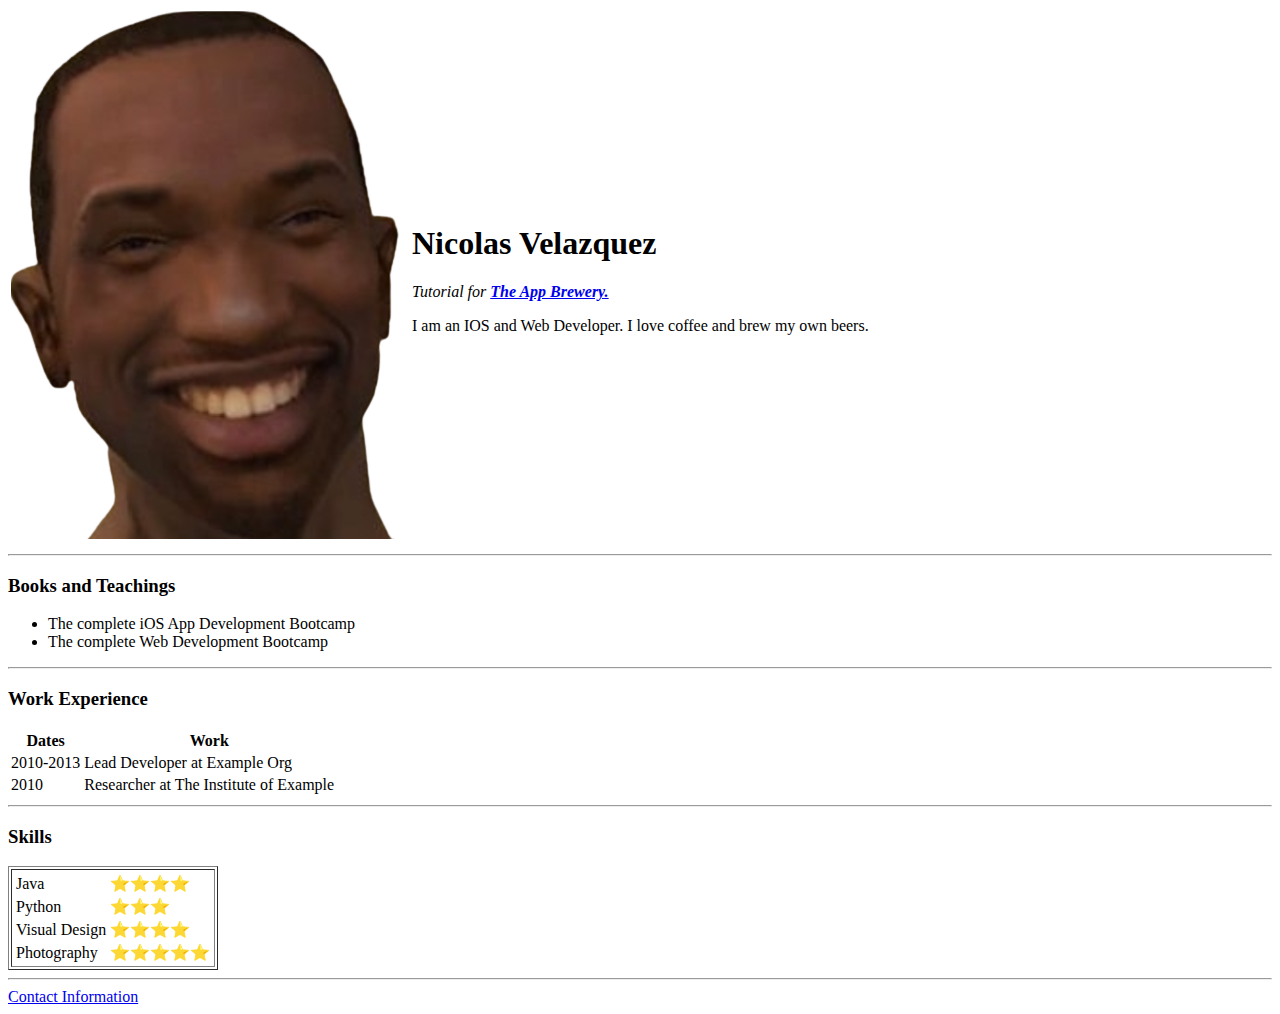
==== index.html @ e23581fb "Add initial CV website files" ====
<!DOCTYPE html>
<html lang="en">
<head>
    <meta charset="UTF-8">
    <title>Nicolas' Website</title>
</head>
<body>
    <table>
        <tr>
            <td><img src="images/picture.png" alt="Random Picture"></td>
            <td><h1>Nicolas Velazquez</h1>
                <p><em>Tutorial for <strong><a href="https://appbrewery.com/">The App Brewery.</a></strong></em></p>
                <p>I am an IOS and Web Developer. I love coffee and brew my own beers.</p></td>
        </tr>
    </table>
    <hr>
    <h3>Books and Teachings</h3>
    <ul>
        <li>The complete iOS App Development Bootcamp</li>
        <li>The complete Web Development Bootcamp</li>
    </ul>
    <hr>
    <h3>Work Experience</h3>
    <table>
        <thead>
            <tr>
                <th>Dates</th>
                <th>Work</th>
            </tr>
        </thead>
        <tbody>
            <tr>
                <td>2010-2013</td>
                <td>Lead Developer at Example Org</td>
            </tr>
            <tr>
                <td>2010</td>
                <td>Researcher at The Institute of Example</td>
            </tr>
        </tbody>
    </table>
    <hr>
    <h3>Skills</h3>
    <table border="1">
        <tr>
            <td>
                <table>
                    <tr>
                        <td>Java</td>
                        <td>⭐⭐⭐⭐</td>
                    </tr>
                    <tr>
                        <td>Python</td>
                        <td>⭐⭐⭐</td>
                    </tr>
                    <tr>
                        <td>Visual Design</td>
                        <td>⭐⭐⭐⭐</td>
                    </tr>
                    <tr>
                        <td>Photography</td>
                        <td>⭐⭐⭐⭐⭐</td>
                    </tr>
                </table>
            </td>
        </tr>
    </table>
    <hr>
    <a href="contact.html">Contact Information</a>
</body>
</html>
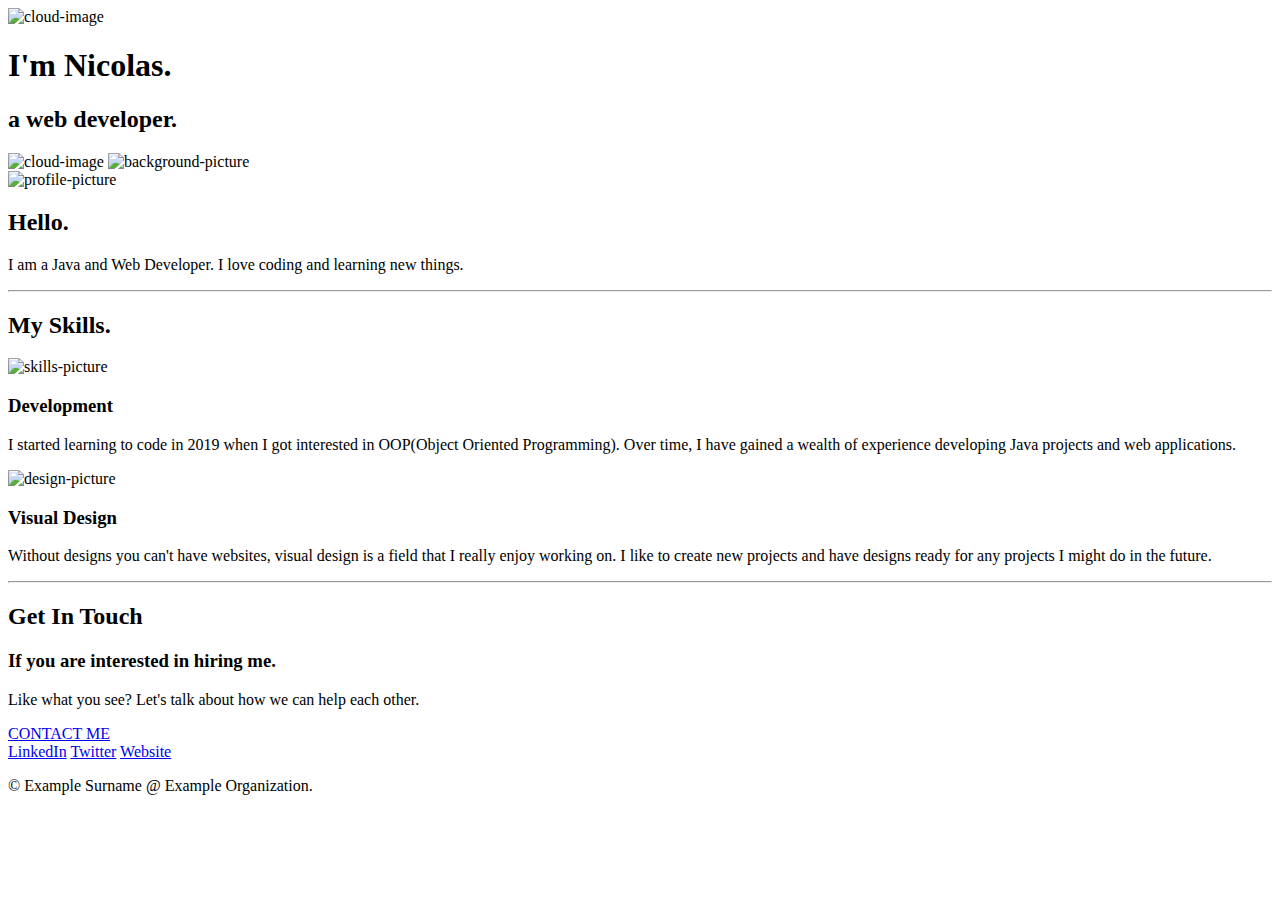
==== commit d1cadc3e: "Improved Project Structuring" ====
--- a/index.html
+++ b/index.html
@@ -2,70 +2,57 @@
 <html lang="en">
 <head>
     <meta charset="UTF-8">
-    <title>Nicolas' Website</title>
+    <title>Nicolas Velazquez</title>
+    <link rel="stylesheet" href="css/styles.css">
+    <link rel="shortcut icon" href="favicon.ico" type="image/x-icon">
+
+    <link rel="preconnect" href="https://fonts.googleapis.com">
+    <link rel="preconnect" href="https://fonts.gstatic.com" crossorigin>
+    <link href="https://fonts.googleapis.com/css2?family=Merriweather&family=Montserrat&family=Sacramento&display=swap" rel="stylesheet">
 </head>
 <body>
-    <table>
-        <tr>
-            <td><img src="images/picture.png" alt="Random Picture"></td>
-            <td><h1>Nicolas Velazquez</h1>
-                <p><em>Tutorial for <strong><a href="https://appbrewery.com/">The App Brewery.</a></strong></em></p>
-                <p>I am an IOS and Web Developer. I love coffee and brew my own beers.</p></td>
-        </tr>
-    </table>
-    <hr>
-    <h3>Books and Teachings</h3>
-    <ul>
-        <li>The complete iOS App Development Bootcamp</li>
-        <li>The complete Web Development Bootcamp</li>
-    </ul>
-    <hr>
-    <h3>Work Experience</h3>
-    <table>
-        <thead>
-            <tr>
-                <th>Dates</th>
-                <th>Work</th>
-            </tr>
-        </thead>
-        <tbody>
-            <tr>
-                <td>2010-2013</td>
-                <td>Lead Developer at Example Org</td>
-            </tr>
-            <tr>
-                <td>2010</td>
-                <td>Researcher at The Institute of Example</td>
-            </tr>
-        </tbody>
-    </table>
-    <hr>
-    <h3>Skills</h3>
-    <table border="1">
-        <tr>
-            <td>
-                <table>
-                    <tr>
-                        <td>Java</td>
-                        <td>⭐⭐⭐⭐</td>
-                    </tr>
-                    <tr>
-                        <td>Python</td>
-                        <td>⭐⭐⭐</td>
-                    </tr>
-                    <tr>
-                        <td>Visual Design</td>
-                        <td>⭐⭐⭐⭐</td>
-                    </tr>
-                    <tr>
-                        <td>Photography</td>
-                        <td>⭐⭐⭐⭐⭐</td>
-                    </tr>
-                </table>
-            </td>
-        </tr>
-    </table>
-    <hr>
-    <a href="contact.html">Contact Information</a>
+    <div class="top-container">
+        <img class="top-cloud" src="images/cloud.png" alt="cloud-image">
+        <h1>I'm Nicolas.</h1>
+        <h2>a web developer.</h2>
+        <img class="bottom-cloud" src="images/cloud.png" alt="cloud-image">
+        <img class="background-picture" src="images/background.png" alt="background-picture">
+    </div>
+    <div class="middle-container">
+        <div class="profile">
+          <img class="profile-pic" src="images/round-profile.png" alt="profile-picture">
+          <h2>Hello.</h2>
+          <p class="introduction">I am a Java and Web Developer. I love coding and learning new things. </p>
+        </div>
+        <hr>
+        <div class="skills">
+          <h2 class="skills-title">My Skills.</h2>
+          <div class="skill-row">
+            <img class="skills-pic" src="images/skills.svg" alt="skills-picture">
+            <h3>Development</h3>
+            <p>I started learning to code in 2019 when I got interested in OOP(Object Oriented Programming). Over time, I have gained a wealth of experience developing Java projects and web applications.</p>
+          </div>
+          <div class="skill-row">
+            <img class="design-pic" src="images/design.png" alt="design-picture">
+            <h3>Visual Design</h3>
+            <p>Without designs you can't have websites, visual design is a field that I really enjoy working on. I like to create new projects and have designs ready for any projects I might do in the future.</p>
+          </div>
+        </div>
+        <hr>
+        <div class="contact-me">
+          <h2>Get In Touch</h2>
+          <h3>If you are interested in hiring me.</h3>
+          <p class="contact-message">Like what you see? Let's talk about how we can help each other.</p>
+          <a class="btn" href="mailto:name@email.com">CONTACT ME</a>
+        </div>
+      </div>
+      
+      
+      <div class="bottom-container">
+        <a class="footer-link" href="https://www.linkedin.com/">LinkedIn</a>
+        <a class="footer-link" href="https://twitter.com/">Twitter</a>
+        <a class="footer-link" href="https://www.appbrewery.co/">Website</a>
+        <p class="copyright">© Example Surname @ Example Organization.</p>
+      </div>
 </body>
-</html>+</html>
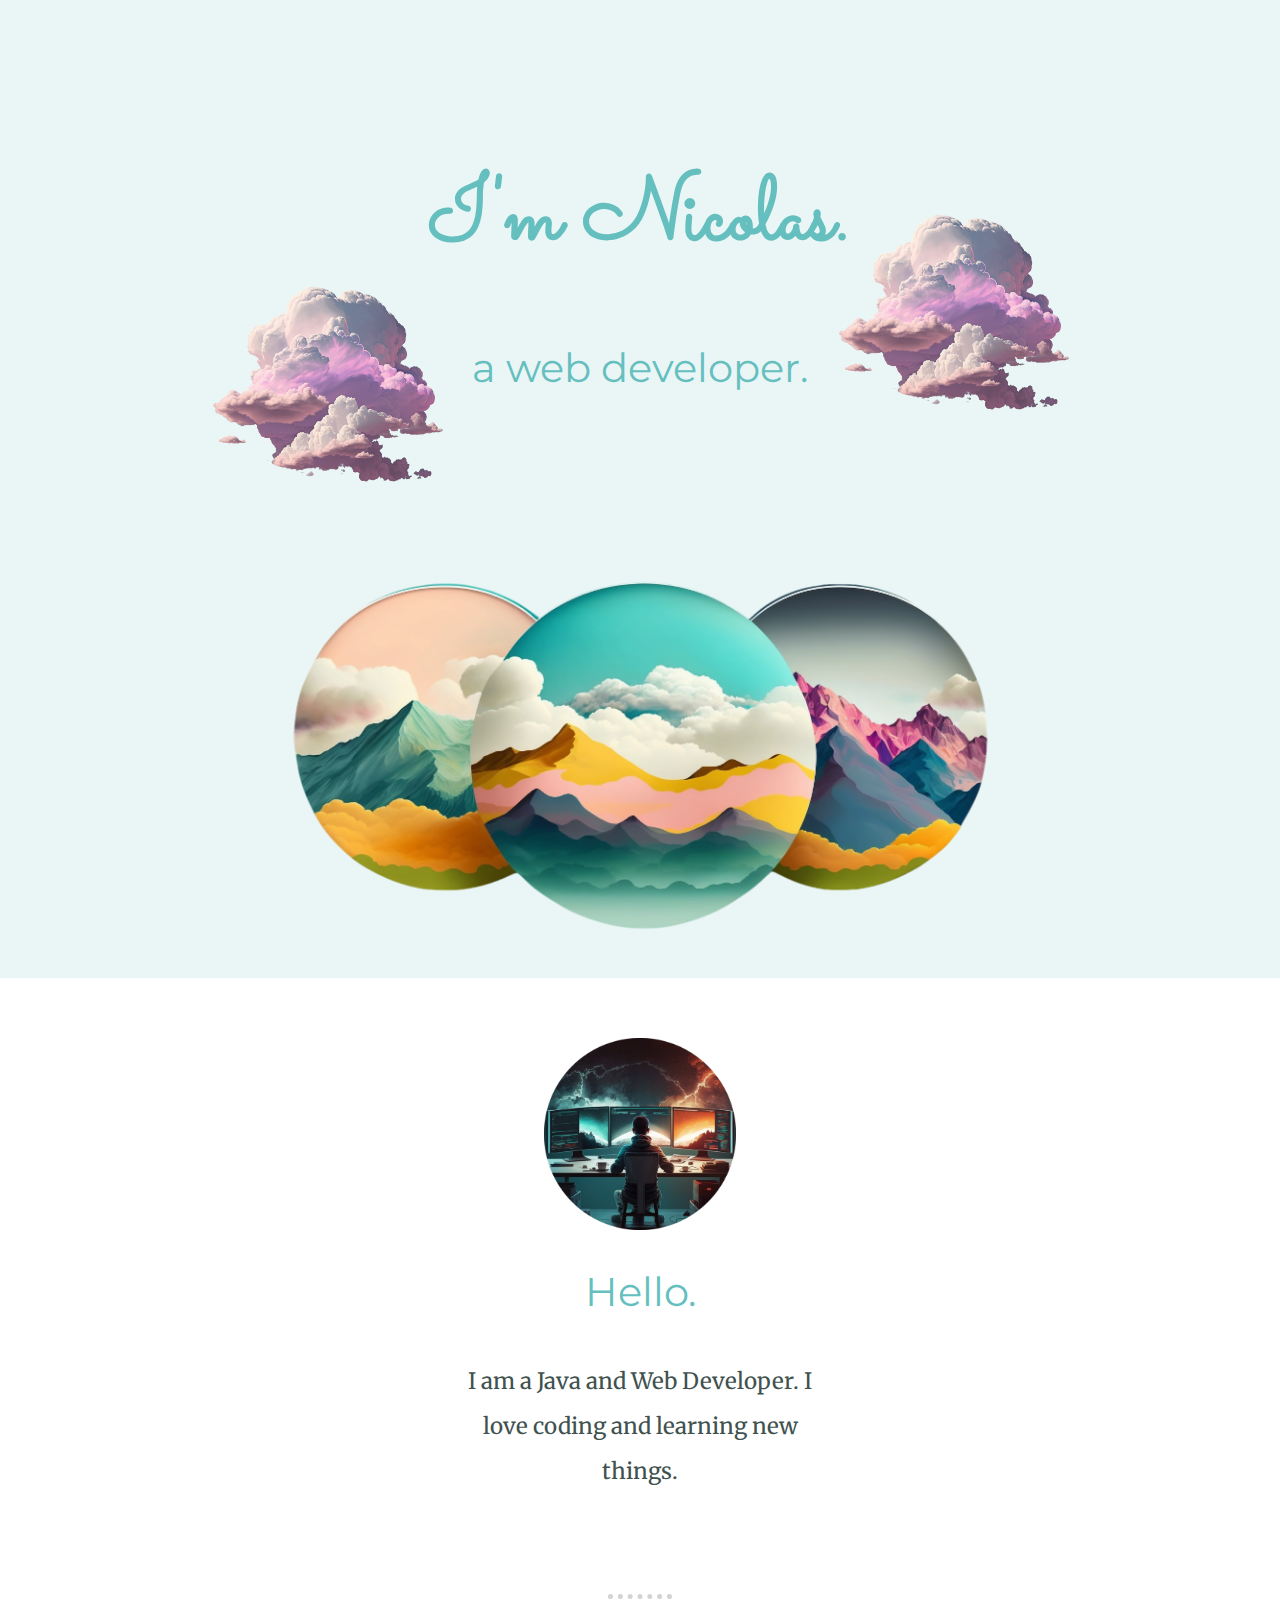
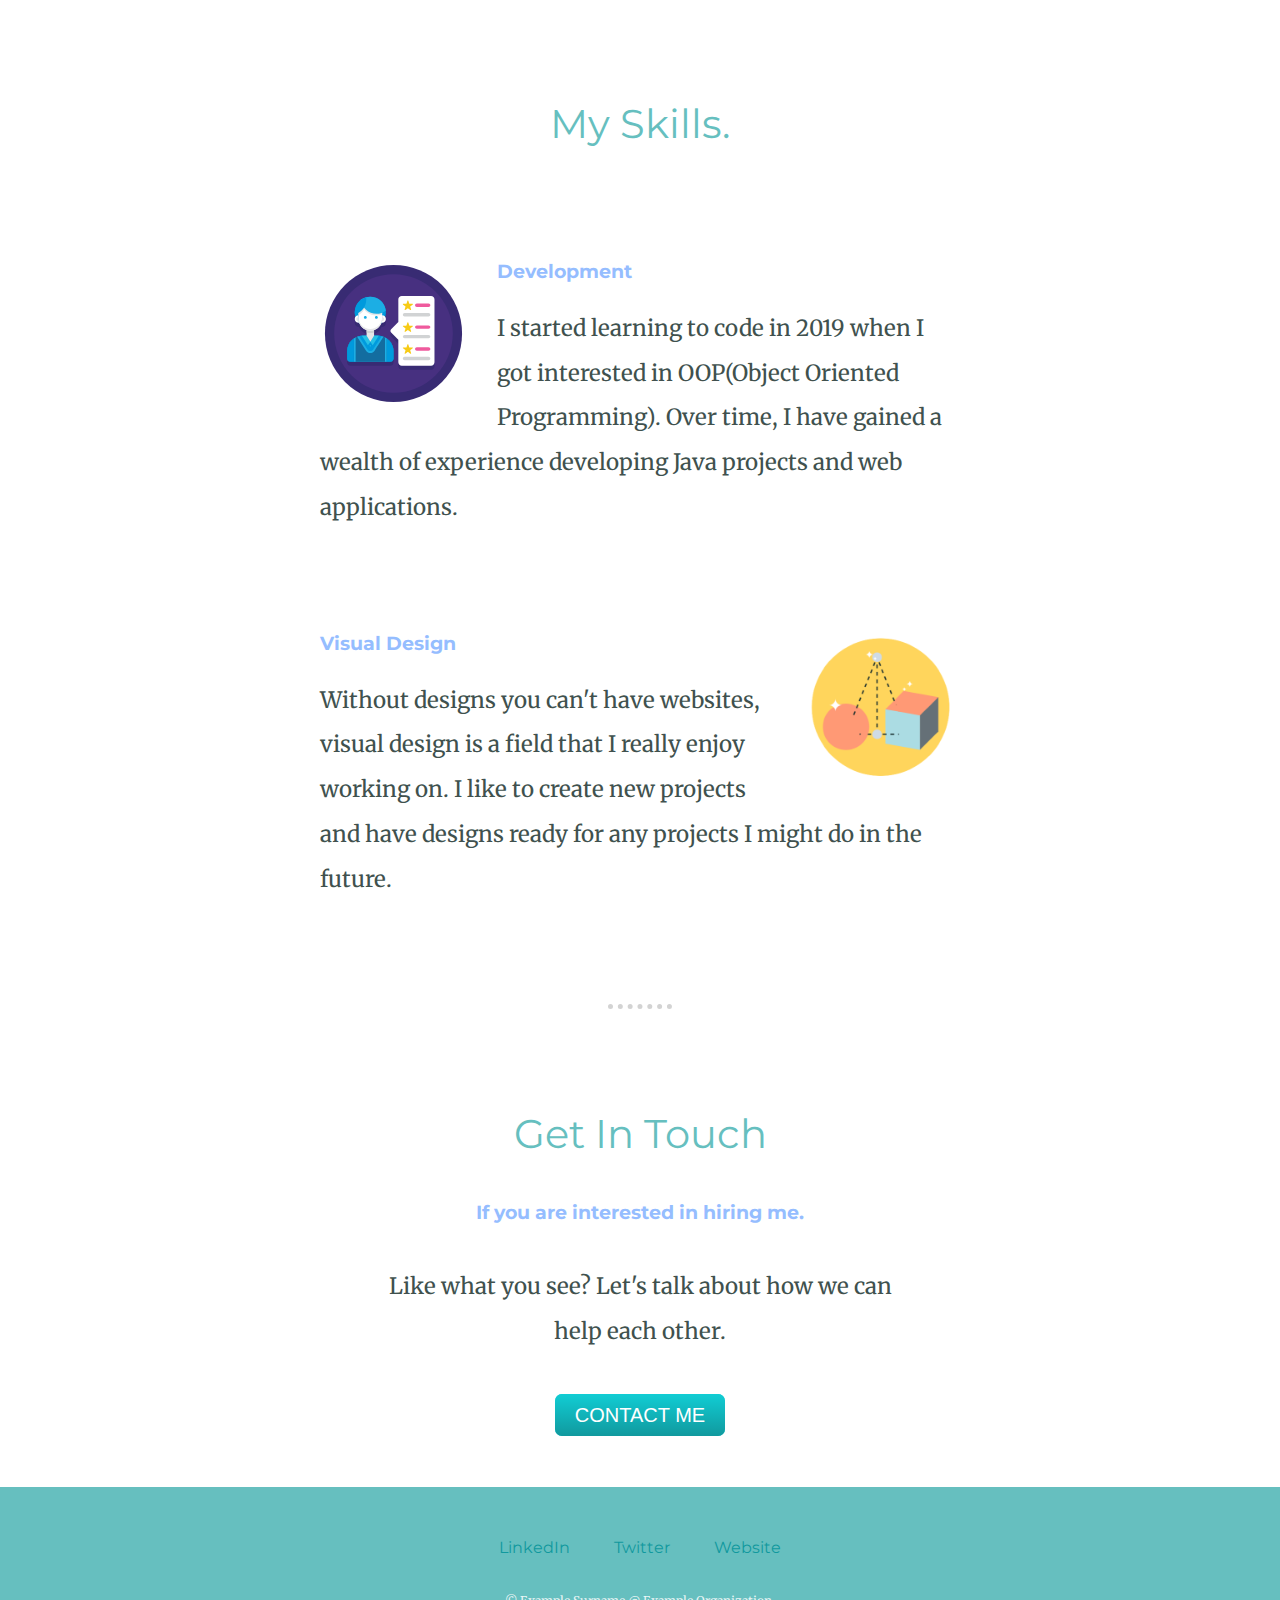
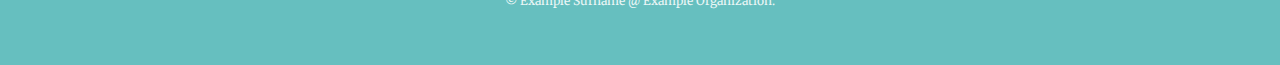
==== commit 513a7b94: "Update index.html" ====
--- a/index.html
+++ b/index.html
@@ -2,7 +2,7 @@
 <html lang="en">
 <head>
     <meta charset="UTF-8">
-    <title>Nicolas Velazquez</title>
+    <title>First Website</title>
     <link rel="stylesheet" href="css/styles.css">
     <link rel="shortcut icon" href="favicon.ico" type="image/x-icon">
 
@@ -51,7 +51,7 @@
       <div class="bottom-container">
         <a class="footer-link" href="https://www.linkedin.com/">LinkedIn</a>
         <a class="footer-link" href="https://twitter.com/">Twitter</a>
-        <a class="footer-link" href="https://www.appbrewery.co/">Website</a>
+        <a class="footer-link" href="https://nsider4.github.io/first-website-project/">Website</a>
         <p class="copyright">© Example Surname @ Example Organization.</p>
       </div>
 </body>
--- a/css/styles.css
+++ b/css/styles.css
@@ -0,0 +1,161 @@
+body {
+    color: #40514E;
+    margin: 0;
+    text-align: center;
+    font-family: 'Merriweather', serif;
+}
+
+h1 {
+    position: relative;
+    color: #66BFBF;
+    z-index: 1;
+    font-size: 5.625rem; /* 1 rem or em = 16px = 100% */
+    margin: 50px auto 0 auto;
+    font-family: 'Sacramento', cursive;
+    line-height: 2;
+}
+
+h2 {
+    position: relative;
+    color: #66BFBF;
+    z-index: 1;
+    font-family: 'Montserrat', sans-serif;
+    font-size: 2.5rem;
+    font-weight: normal;
+    padding-bottom: 10px;
+}
+
+h3 {
+    color: #95BDFF;
+    font-family: 'Montserrat', sans-serif;
+}
+
+a {
+    color: #11999e;
+    font-family: 'Montserrat', sans-serif;
+    margin: 10px 20px;
+    text-decoration: none;
+}
+
+a:hover {
+    color: #EAF6F6
+}
+hr {
+    margin: 100px auto 100px auto;
+    border-color: lightgrey;
+    border-style: none;
+    border-top-style: dotted;
+    border-radius: 0;
+    border-width: 5px;
+    width: 5%;
+}
+
+p {
+    line-height: 2;
+    font-size: 1.4rem;
+}
+
+.introduction {
+    color: #40514E;
+    width: 30%;
+    margin: auto;
+}
+
+.contact-message {
+    width: 40%;
+    margin: 40px auto 50px;
+}
+
+.copyright {
+    color: #EAF6F6;
+    font-size: 0.75rem;
+    padding: 20px 0;
+}
+
+.top-container {
+    background-color: #EAF6F6;
+    margin-left: 0;
+    padding-top: 80px;
+}
+
+.middle-container {
+    margin: 60px 0;
+}
+
+.bottom-container {
+    background-color: #66bfbf;
+    padding: 50px 0 20px;
+}
+
+.skill-row {
+    width: 50%;
+    margin: 8% auto;
+    text-align: left;
+}
+
+.profile-pic {
+    width: 15%;
+}
+
+.skills-pic {
+    float: left;
+    width: 23%;
+    margin-right: 30px;
+}
+
+.design-pic {
+    float: right;
+    width: 25%;
+    margin-left: 20px;
+}
+
+.top-cloud {
+    position: absolute;
+    z-index: 0;
+    right: 15%;
+    top: 20%;
+    max-width: 30%;
+    max-height: 30%;
+}
+
+.bottom-cloud {
+    position: absolute;
+    z-index: 0;
+    left: 15%;
+    top: 28%;
+    max-width: 30%;
+    max-height: 30%;
+}
+
+.background-picture {
+    padding-top: 100px;
+    max-width: 60%;
+    max-height: 60%;
+}
+
+.btn {
+  background: #11cdd4;
+  background-image: -webkit-linear-gradient(top, #11cdd4, #11999e);
+  background-image: -moz-linear-gradient(top, #11cdd4, #11999e);
+  background-image: -ms-linear-gradient(top, #11cdd4, #11999e);
+  background-image: -o-linear-gradient(top, #11cdd4, #11999e);
+  background-image: linear-gradient(to bottom, #11cdd4, #11999e);
+  -webkit-border-radius: 7;
+  -moz-border-radius: 7;
+  border-radius: 7px;
+  font-family: Arial;
+  color: #ffffff;
+  font-size: 20px;
+  padding: 10px 20px 10px 20px;
+  text-decoration: none;
+}
+
+.btn:hover {
+  background: #30e3cb;
+  background-image: -webkit-linear-gradient(top, #30e3cb, #2bc4ad);
+  background-image: -moz-linear-gradient(top, #30e3cb, #2bc4ad);
+  background-image: -ms-linear-gradient(top, #30e3cb, #2bc4ad);
+  background-image: -o-linear-gradient(top, #30e3cb, #2bc4ad);
+  background-image: linear-gradient(to bottom, #30e3cb, #2bc4ad);
+  text-decoration: none;
+}
